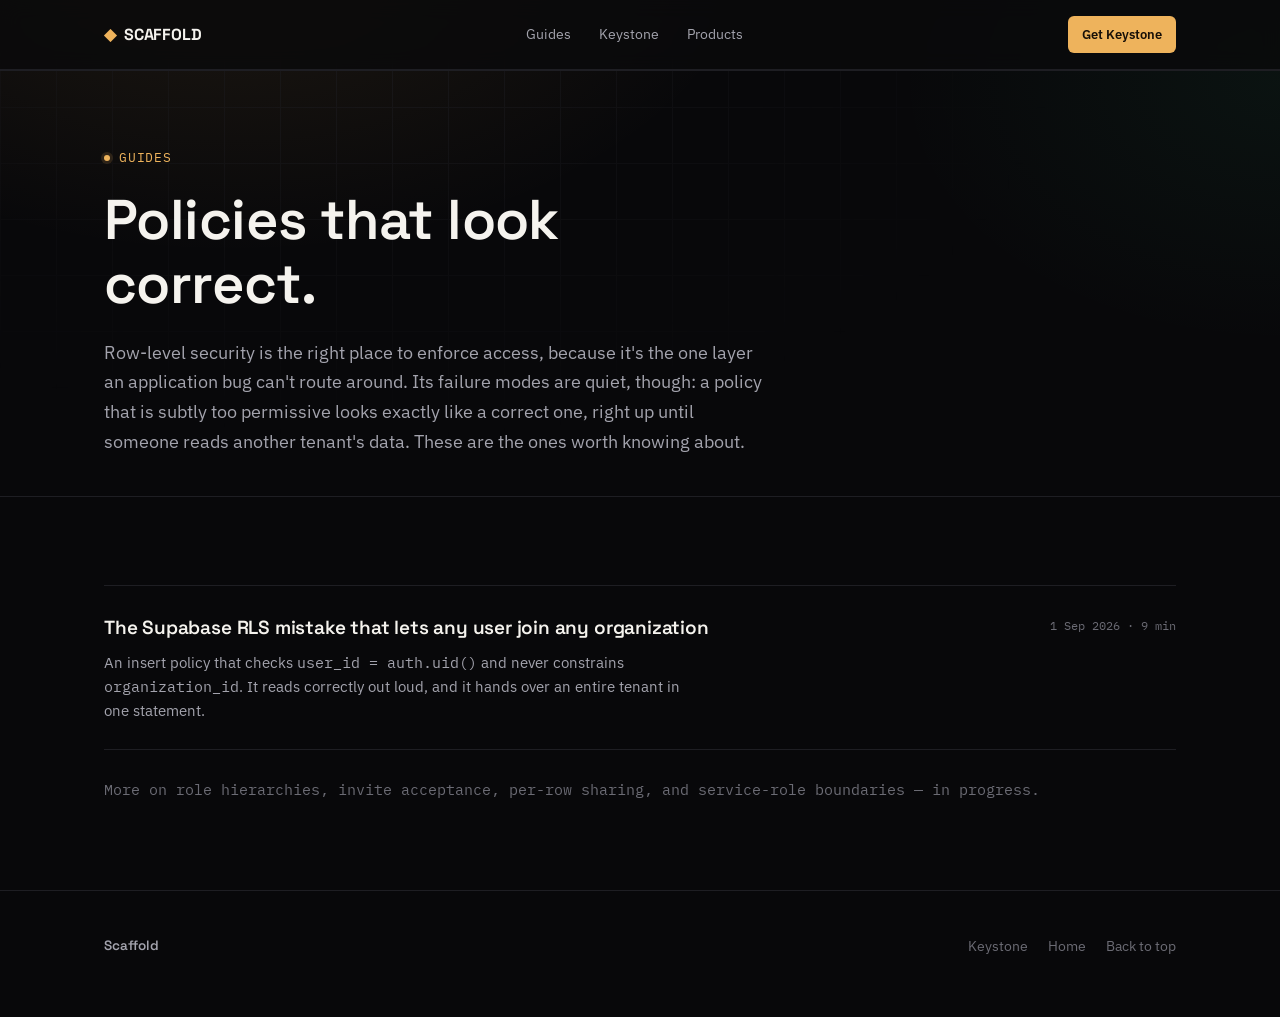
==== guides/index.html @ 4707ca30 "Add /guides/ section and the first article Publishes the RLS Cookbook's tenant-isolation pattern as " ====
<!DOCTYPE html>
<html lang="en">
<head>
<meta charset="UTF-8">
<meta name="viewport" content="width=device-width, initial-scale=1.0">
<title>Guides — Postgres row-level security, multi-tenancy, and Supabase</title>
<meta name="description" content="Practical guides on Postgres row-level security and multi-tenant Supabase apps: the policies that look correct and aren't, and how to prove yours actually hold.">
<link rel="canonical" href="https://keystone-landing-cyy.pages.dev/guides/">
<meta property="og:title" content="Guides — Postgres RLS and multi-tenant Supabase">
<meta property="og:description" content="The policies that look correct and aren't, and how to prove yours actually hold.">
<meta property="og:type" content="website">
<meta property="og:url" content="https://keystone-landing-cyy.pages.dev/guides/">
<meta property="og:site_name" content="Scaffold">
<meta property="og:locale" content="en_US">
<meta property="og:image" content="https://keystone-landing-cyy.pages.dev/assets/og-scaffold.jpg">
<meta property="og:image:width" content="1200">
<meta property="og:image:height" content="630">
<meta property="og:image:alt" content="Scaffold guides.">
<meta name="twitter:card" content="summary_large_image">
<meta name="twitter:title" content="Guides — Postgres RLS and multi-tenant Supabase">
<meta name="twitter:description" content="The policies that look correct and aren't, and how to prove yours actually hold.">
<meta name="twitter:image" content="https://keystone-landing-cyy.pages.dev/assets/og-scaffold.jpg">
<meta name="theme-color" content="#0a0a0c">
<link rel="icon" href="../favicon.ico" sizes="16x16 32x32 48x48">
<link rel="icon" href="../favicon.svg" type="image/svg+xml">
<link rel="apple-touch-icon" href="../apple-touch-icon.png">
<link rel="manifest" href="../site.webmanifest">
<link rel="preconnect" href="https://fonts.googleapis.com">
<link rel="preconnect" href="https://fonts.gstatic.com" crossorigin>
<link href="https://fonts.googleapis.com/css2?family=Space+Grotesk:wght@500;600;700&family=IBM+Plex+Sans:wght@400;500;600&family=IBM+Plex+Mono:wght@400;500;600&display=swap" rel="stylesheet">
<link rel="stylesheet" href="../assets/base.css">
<link rel="stylesheet" href="../assets/guides.css">
</head>
<body>

<header class="nav">
  <div class="nav-inner">
    <a class="nav-brand" href="../">
      <span class="mark">◆</span> SCAFFOLD
    </a>
    <div class="nav-links">
      <a href="./">Guides</a>
      <a href="../keystone/">Keystone</a>
      <a href="../#products">Products</a>
    </div>
    <div class="nav-right">
      <a class="btn btn-accent btn-sm" href="../keystone/">Get Keystone</a>
    </div>
  </div>
</header>

<section class="hero" id="top">
  <div class="wrap">
    <div class="hero-eyebrow">Guides</div>
    <h1 class="reveal">Policies that look correct.</h1>
    <p class="hero-sub reveal">
      Row-level security is the right place to enforce access, because it's the one layer an
      application bug can't route around. Its failure modes are quiet, though: a policy that
      is subtly too permissive looks exactly like a correct one, right up until someone reads
      another tenant's data. These are the ones worth knowing about.
    </p>
  </div>
</section>

<section>
  <div class="wrap">
    <div class="guide-list reveal-stagger">

      <a class="guide-row stagger-item" href="supabase-rls-tenant-isolation/">
        <div>
          <div class="guide-title">The Supabase RLS mistake that lets any user join any organization</div>
          <p class="guide-blurb">
            An insert policy that checks <code>user_id = auth.uid()</code> and never constrains
            <code>organization_id</code>. It reads correctly out loud, and it hands over an
            entire tenant in one statement.
          </p>
        </div>
        <div class="guide-meta">1 Sep 2026 · 9 min</div>
      </a>

    </div>

    <p style="color:var(--text-faint);font-size:14.5px;margin-top:28px;font-family:'IBM Plex Mono',monospace;">
      More on role hierarchies, invite acceptance, per-row sharing, and service-role
      boundaries — in progress.
    </p>
  </div>
</section>

<footer>
  <div class="wrap footer-inner">
    <div class="footer-brand">Scaffold</div>
    <div class="footer-links">
      <a href="../keystone/">Keystone</a>
      <a href="../">Home</a>
      <a href="#top">Back to top</a>
    </div>
  </div>
</footer>

<script src="../assets/site.js"></script>

<script type="application/ld+json">
{
  "@context": "https://schema.org",
  "@type": "CollectionPage",
  "name": "Scaffold Guides",
  "url": "https://keystone-landing-cyy.pages.dev/guides/",
  "description": "Practical guides on Postgres row-level security and multi-tenant Supabase apps.",
  "isPartOf": { "@type": "WebSite", "name": "Scaffold", "url": "https://keystone-landing-cyy.pages.dev/" }
}
</script>

</body>
</html>
---- assets/base.css ----
/* ============================================
   Scaffold — shared base styles
   Used by every product page and the home page.
   ============================================ */

:root{
  --bg:#08080a;
  --bg-raised:#161619;
  --bg-inset:#111113;
  --border:#2e2e35;
  --border-soft:#1e1e23;
  --text:#f5f3ee;
  --text-dim:#a3a3ad;
  --text-faint:#6b6b74;
  --accent:#eeb35c;
  --accent-soft:rgba(238,179,92,0.14);
  --accent-line:rgba(238,179,92,0.45);
  --success:#3ddc97;
  --success-soft:rgba(61,220,151,0.14);
  --success-line:rgba(61,220,151,0.5);
  --deny:#f6495a;
  --deny-soft:rgba(246,73,90,0.14);
  --deny-line:rgba(246,73,90,0.5);
  --maxw:1120px;
}

*{ box-sizing:border-box; }
html{ scroll-behavior:smooth; }

body{
  margin:0;
  background:
    radial-gradient(ellipse 900px 560px at 18% -8%, rgba(238,179,92,0.10), transparent 60%),
    radial-gradient(ellipse 700px 480px at 100% 8%, rgba(61,220,151,0.05), transparent 55%),
    var(--bg);
  color:var(--text);
  font-family:'IBM Plex Sans', -apple-system, sans-serif;
  font-size:16px;
  line-height:1.65;
  -webkit-font-smoothing:antialiased;
}

h1,h2,h3{
  font-family:'Space Grotesk', sans-serif;
  font-weight:600;
  line-height:1.14;
  margin:0;
  letter-spacing:-0.01em;
  color:var(--text);
}

a{ color:inherit; }
p{ margin:0; }

code, .mono{ font-family:'IBM Plex Mono', monospace; }

.wrap{
  max-width:var(--maxw);
  margin:0 auto;
  padding:0 24px;
}

::selection{ background:var(--accent-soft); color:var(--accent); }

/* ---------- reveal-on-scroll ---------- */
.reveal{
  opacity:0;
  transform:translateY(18px);
  transition:opacity 0.7s cubic-bezier(.2,.7,.2,1), transform 0.7s cubic-bezier(.2,.7,.2,1);
}
.reveal.in-view{ opacity:1; transform:translateY(0); }
.reveal-stagger.in-view .stagger-item{ opacity:1; transform:translateY(0); }
.stagger-item{
  opacity:0;
  transform:translateY(14px);
  transition:opacity 0.6s cubic-bezier(.2,.7,.2,1), transform 0.6s cubic-bezier(.2,.7,.2,1);
}
@media (prefers-reduced-motion: reduce){
  .reveal, .stagger-item{ opacity:1 !important; transform:none !important; transition:none !important; }
}

/* ---------- nav ---------- */
header.nav{
  position:sticky; top:0; z-index:30;
  background:rgba(10,10,12,0.82);
  backdrop-filter: blur(10px);
  -webkit-backdrop-filter: blur(10px);
  border-bottom:1px solid var(--border-soft);
}
.nav-inner{
  display:flex; align-items:center; justify-content:space-between;
  padding:16px 24px;
  max-width:var(--maxw); margin:0 auto;
}
.nav-brand{
  display:flex; align-items:baseline; gap:8px;
  font-family:'Space Grotesk', sans-serif;
  font-weight:700;
  font-size:16px;
  letter-spacing:-0.01em;
  text-decoration:none;
}
.nav-brand .mark{ color:var(--accent); }
.nav-brand .sep{ color:var(--text-faint); font-weight:400; }
.nav-brand .sub{ color:var(--text-dim); font-weight:400; }
a.nav-brand-sub{ text-decoration:none; transition:color 0.15s ease; }
a.nav-brand-sub:hover{ color:var(--text); }
.nav-links{
  display:flex; gap:28px;
  font-size:14px;
  color:var(--text-dim);
}
.nav-links a{ text-decoration:none; transition:color 0.15s ease; }
.nav-links a:hover{ color:var(--text); }
.nav-right{ display:flex; align-items:center; gap:24px; }

.btn{
  font-family:'IBM Plex Sans', sans-serif;
  font-weight:600;
  font-size:14px;
  padding:10px 18px;
  border-radius:6px;
  text-decoration:none;
  display:inline-block;
  transition:transform 0.15s ease, background 0.15s ease, border-color 0.15s ease;
  white-space:nowrap;
}
.btn-accent{
  background:var(--accent);
  color:#171008;
}
.btn-accent:hover{ background:#eab26a; transform:translateY(-1px); }
.btn-ghost{
  border:1px solid var(--border);
  color:var(--text);
}
.btn-ghost:hover{ border-color:var(--text-dim); }
.btn-sm{ padding:8px 14px; font-size:13px; }

@media (max-width:860px){
  .nav-links{ display:none; }
}

/* ---------- hero ---------- */
.hero{
  padding:76px 0 40px;
  position:relative;
}
.hero::before{
  content:"";
  position:absolute;
  inset:-20px 0 auto 0;
  height:520px;
  background-image:
    linear-gradient(var(--border-soft) 1px, transparent 1px),
    linear-gradient(90deg, var(--border-soft) 1px, transparent 1px);
  background-size:56px 56px;
  mask-image:radial-gradient(ellipse 70% 100% at 30% 0%, black 0%, transparent 75%);
  -webkit-mask-image:radial-gradient(ellipse 70% 100% at 30% 0%, black 0%, transparent 75%);
  opacity:0.55;
  pointer-events:none;
  z-index:0;
}
.hero > .wrap{ position:relative; z-index:1; }
.hero-eyebrow{
  font-family:'IBM Plex Mono', monospace;
  font-size:12.5px;
  letter-spacing:0.06em;
  text-transform:uppercase;
  color:var(--accent);
  margin-bottom:20px;
  display:flex; align-items:center; gap:9px;
}
.hero-eyebrow::before{
  content:"";
  width:6px; height:6px; border-radius:50%;
  background:var(--accent);
  box-shadow:0 0 0 3px var(--accent-soft);
}
.hero h1{
  font-size:clamp(34px, 5.4vw, 56px);
  max-width:15ch;
}
.hero-sub{
  margin-top:22px;
  max-width:60ch;
  color:var(--text-dim);
  font-size:clamp(15.5px, 1.6vw, 18px);
}
.hero-ctas{
  margin-top:32px;
  display:flex;
  gap:14px;
  flex-wrap:wrap;
  align-items:center;
}
.hero-note{
  margin-top:16px;
  font-size:13px;
  color:var(--text-faint);
  font-family:'IBM Plex Mono', monospace;
}

/* ---------- sections ---------- */
section{ padding:88px 0; border-top:1px solid var(--border-soft); }
.section-head{
  display:grid;
  grid-template-columns: 0.8fr 1.2fr;
  gap:48px;
  margin-bottom:48px;
  align-items:start;
}
.section-eyebrow{
  font-family:'IBM Plex Mono', monospace;
  font-size:12px;
  text-transform:uppercase;
  letter-spacing:0.07em;
  color:var(--accent);
  margin-bottom:10px;
}
.section-head h2{ font-size:clamp(24px,3vw,32px); }
.section-head p{ color:var(--text-dim); max-width:56ch; font-size:15.5px; }
@media (max-width:760px){
  .section-head{ grid-template-columns:1fr; gap:14px; }
}

/* ---------- footer ---------- */
footer{
  padding:44px 0 60px;
  border-top:1px solid var(--border-soft);
}
.footer-inner{
  display:flex; justify-content:space-between; align-items:center;
  flex-wrap:wrap; gap:16px;
  color:var(--text-faint); font-size:13.5px;
}
.footer-brand{ font-family:'Space Grotesk', sans-serif; font-weight:600; color:var(--text-dim); }
.footer-links{ display:flex; gap:20px; }
.footer-links a{ text-decoration:none; color:var(--text-faint); transition:color 0.15s ease; }
.footer-links a:hover{ color:var(--text-dim); }

:focus-visible{ outline:2px solid var(--accent); outline-offset:2px; }
---- assets/guides.css ----
/* ============================================
   Guides — index listing and long-form articles
   Requires base.css
   ============================================ */

/* ---------- index listing ---------- */
.guide-list{
  border-top:1px solid var(--border-soft);
}
.guide-row{
  display:grid;
  grid-template-columns: 1fr auto;
  gap:24px;
  align-items:start;
  padding:26px 0;
  border-bottom:1px solid var(--border-soft);
  text-decoration:none;
  transition:border-color 0.18s ease;
}
a.guide-row:hover{ border-bottom-color:var(--accent-line); }
a.guide-row:hover .guide-title{ color:var(--accent); }
.guide-title{
  font-family:'Space Grotesk', sans-serif;
  font-weight:600;
  font-size:19px;
  letter-spacing:-0.01em;
  transition:color 0.18s ease;
}
.guide-blurb{
  color:var(--text-dim);
  font-size:15px;
  margin-top:7px;
  max-width:64ch;
  line-height:1.6;
}
.guide-meta{
  font-family:'IBM Plex Mono', monospace;
  font-size:11.5px;
  color:var(--text-faint);
  white-space:nowrap;
  padding-top:5px;
}
@media (max-width:640px){
  .guide-row{ grid-template-columns:1fr; gap:8px; }
  .guide-meta{ padding-top:0; }
}

/* ---------- article ---------- */
/* Only the vertical padding — the shorthand would clobber .wrap's horizontal
   padding, which is what keeps body text off the screen edge on mobile. */
.article{
  padding-top:64px;
  padding-bottom:88px;
  border-top:none;
}
.article-head{
  max-width:72ch;
  margin-bottom:44px;
}
.article-eyebrow{
  font-family:'IBM Plex Mono', monospace;
  font-size:12px;
  text-transform:uppercase;
  letter-spacing:0.07em;
  color:var(--accent);
  margin-bottom:14px;
}
.article-head h1{
  font-size:clamp(29px, 4.2vw, 44px);
  line-height:1.15;
}
.article-standfirst{
  margin-top:20px;
  color:var(--text-dim);
  font-size:clamp(16px, 1.6vw, 18.5px);
  line-height:1.6;
}
.article-byline{
  margin-top:22px;
  padding-top:18px;
  border-top:1px solid var(--border-soft);
  font-family:'IBM Plex Mono', monospace;
  font-size:12px;
  color:var(--text-faint);
}

/* Long-form body. Measure is the point — ~68ch keeps lines readable. */
.prose{ max-width:72ch; }
.prose h2{
  font-size:clamp(21px, 2.4vw, 26px);
  margin:52px 0 16px;
  scroll-margin-top:90px;
}
.prose h3{
  font-family:'Space Grotesk', sans-serif;
  font-weight:600;
  font-size:18px;
  margin:36px 0 12px;
}
.prose p{
  color:var(--text-dim);
  font-size:16.5px;
  line-height:1.75;
  margin:0 0 20px;
}
.prose strong{ color:var(--text); font-weight:600; }
.prose em{ color:var(--text); font-style:italic; }
.prose a{ color:var(--accent); text-decoration:underline; text-underline-offset:3px; }
.prose a:hover{ text-decoration-thickness:2px; }
.prose ul, .prose ol{
  color:var(--text-dim);
  font-size:16.5px;
  line-height:1.75;
  margin:0 0 20px;
  padding-left:22px;
}
.prose li{ margin-bottom:9px; }
.prose li::marker{ color:var(--text-faint); }
.prose code{
  font-family:'IBM Plex Mono', monospace;
  font-size:0.88em;
  background:var(--bg-inset);
  border:1px solid var(--border-soft);
  border-radius:4px;
  padding:1px 5px;
  color:var(--text);
}
.prose pre code{
  background:none; border:none; padding:0; font-size:inherit;
}

/* Pull-quote for the one-line lesson of a section */
.prose blockquote{
  margin:28px 0;
  padding:16px 22px;
  border-left:2px solid var(--accent);
  background:var(--bg-inset);
  border-radius:0 6px 6px 0;
}
.prose blockquote p{
  margin:0;
  color:var(--text);
  font-size:17px;
}

/* Callout for the dangerous bit */
.warn{
  margin:28px 0;
  padding:18px 22px;
  border:1px solid var(--deny-line);
  border-left-width:2px;
  background:var(--deny-soft);
  border-radius:0 6px 6px 0;
}
.warn p{ margin:0; color:var(--text); font-size:16px; }
.warn .warn-label{
  display:block;
  font-family:'IBM Plex Mono', monospace;
  font-size:11px;
  text-transform:uppercase;
  letter-spacing:0.06em;
  color:var(--deny);
  margin-bottom:7px;
}

/* Code blocks reuse the editor chrome from the Keystone page */
.snippet{
  margin:26px 0;
  border:1px solid var(--border);
  border-radius:10px;
  overflow:hidden;
  background:var(--bg-inset);
}
.snippet-bar{
  display:flex; align-items:center; gap:8px;
  padding:9px 14px;
  background:var(--bg-raised);
  border-bottom:1px solid var(--border-soft);
}
.snippet-bar .dot{ width:8px; height:8px; border-radius:50%; background:var(--border); }
.snippet-bar .filename{
  margin-left:8px;
  font-family:'IBM Plex Mono', monospace;
  font-size:11.5px;
  color:var(--text-faint);
}
.snippet-bar .tag{
  margin-left:auto;
  font-family:'IBM Plex Mono', monospace;
  font-size:10.5px;
  letter-spacing:0.05em;
  padding:2px 7px;
  border-radius:3px;
}
.snippet-bar .tag.bad{ background:var(--deny-soft); color:var(--deny); }
.snippet-bar .tag.good{ background:var(--accent-soft); color:var(--accent); }
.snippet pre{
  margin:0;
  padding:16px 18px;
  overflow-x:auto;
  font-family:'IBM Plex Mono', monospace;
  font-size:13px;
  line-height:1.7;
  color:var(--text-dim);
}
.snippet pre .kw{ color:var(--accent); }
.snippet pre .fn{ color:#7fc9d9; }
.snippet pre .str{ color:#9bcf8f; }
.snippet pre .cm{ color:var(--text-faint); font-style:italic; }
.snippet pre .bad-line{ color:var(--deny); }

/* Comparison table */
.prose table{
  width:100%;
  border-collapse:collapse;
  margin:26px 0;
  font-size:15px;
}
.prose th, .prose td{
  text-align:left;
  padding:11px 14px;
  border-bottom:1px solid var(--border-soft);
  color:var(--text-dim);
  vertical-align:top;
}
.prose th{
  color:var(--text);
  font-family:'Space Grotesk', sans-serif;
  font-weight:600;
  font-size:14px;
  border-bottom-color:var(--border);
}
.table-scroll{ overflow-x:auto; }

/* ---------- end-of-article product card ---------- */
.article-cta{
  margin-top:64px;
  max-width:72ch;
  border:1px solid var(--border);
  border-radius:12px;
  background:linear-gradient(160deg, var(--bg-raised), var(--bg-inset));
  padding:30px;
}
.article-cta .cta-eyebrow{
  font-family:'IBM Plex Mono', monospace;
  font-size:11px;
  text-transform:uppercase;
  letter-spacing:0.06em;
  color:var(--accent);
  margin-bottom:10px;
}
.article-cta h2{
  font-size:21px;
  margin:0 0 10px;
}
.article-cta p{
  color:var(--text-dim);
  font-size:15px;
  line-height:1.65;
  margin:0 0 20px;
}
.article-cta .btn{ margin-right:10px; }

.article-nav{
  max-width:72ch;
  margin-top:40px;
  padding-top:22px;
  border-top:1px solid var(--border-soft);
  font-size:14.5px;
}
.article-nav a{ color:var(--accent); text-decoration:none; }
.article-nav a:hover{ text-decoration:underline; }
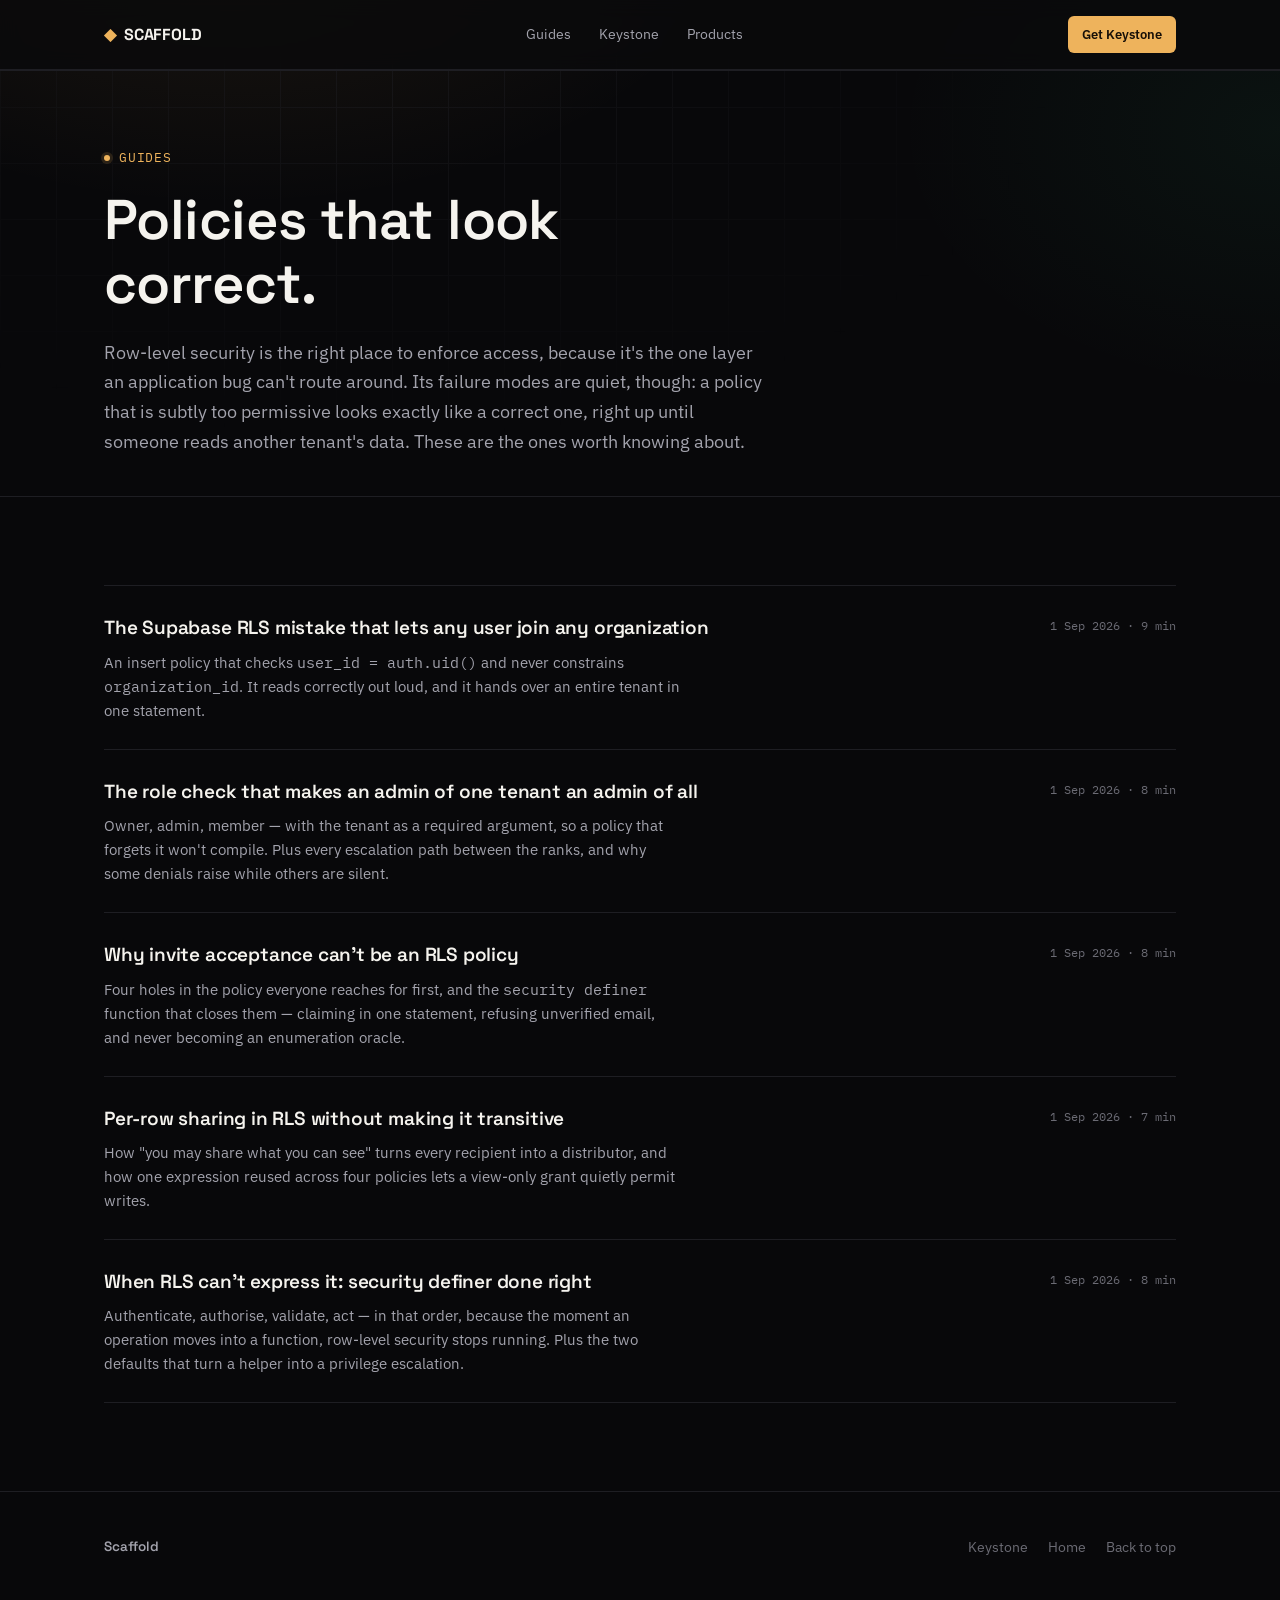
==== commit 1dcf45bc: "Publish the remaining four RLS guides Completes the guides section: role hierarchies, invite accepta" ====
--- a/guides/index.html
+++ b/guides/index.html
@@ -78,12 +78,55 @@
         <div class="guide-meta">1 Sep 2026 · 9 min</div>
       </a>
 
+      <a class="guide-row stagger-item" href="supabase-rls-role-hierarchies/">
+        <div>
+          <div class="guide-title">The role check that makes an admin of one tenant an admin of all</div>
+          <p class="guide-blurb">
+            Owner, admin, member — with the tenant as a required argument, so a policy that
+            forgets it won't compile. Plus every escalation path between the ranks, and why
+            some denials raise while others are silent.
+          </p>
+        </div>
+        <div class="guide-meta">1 Sep 2026 · 8 min</div>
+      </a>
+
+      <a class="guide-row stagger-item" href="supabase-invite-acceptance/">
+        <div>
+          <div class="guide-title">Why invite acceptance can't be an RLS policy</div>
+          <p class="guide-blurb">
+            Four holes in the policy everyone reaches for first, and the
+            <code>security definer</code> function that closes them — claiming in one
+            statement, refusing unverified email, and never becoming an enumeration oracle.
+          </p>
+        </div>
+        <div class="guide-meta">1 Sep 2026 · 8 min</div>
+      </a>
+
+      <a class="guide-row stagger-item" href="postgres-rls-per-row-sharing/">
+        <div>
+          <div class="guide-title">Per-row sharing in RLS without making it transitive</div>
+          <p class="guide-blurb">
+            How "you may share what you can see" turns every recipient into a distributor,
+            and how one expression reused across four policies lets a view-only grant quietly
+            permit writes.
+          </p>
+        </div>
+        <div class="guide-meta">1 Sep 2026 · 7 min</div>
+      </a>
+
+      <a class="guide-row stagger-item" href="postgres-security-definer-boundaries/">
+        <div>
+          <div class="guide-title">When RLS can't express it: security definer done right</div>
+          <p class="guide-blurb">
+            Authenticate, authorise, validate, act — in that order, because the moment an
+            operation moves into a function, row-level security stops running. Plus the two
+            defaults that turn a helper into a privilege escalation.
+          </p>
+        </div>
+        <div class="guide-meta">1 Sep 2026 · 8 min</div>
+      </a>
+
     </div>
-
-    <p style="color:var(--text-faint);font-size:14.5px;margin-top:28px;font-family:'IBM Plex Mono',monospace;">
-      More on role hierarchies, invite acceptance, per-row sharing, and service-role
-      boundaries — in progress.
-    </p>
   </div>
 </section>
 
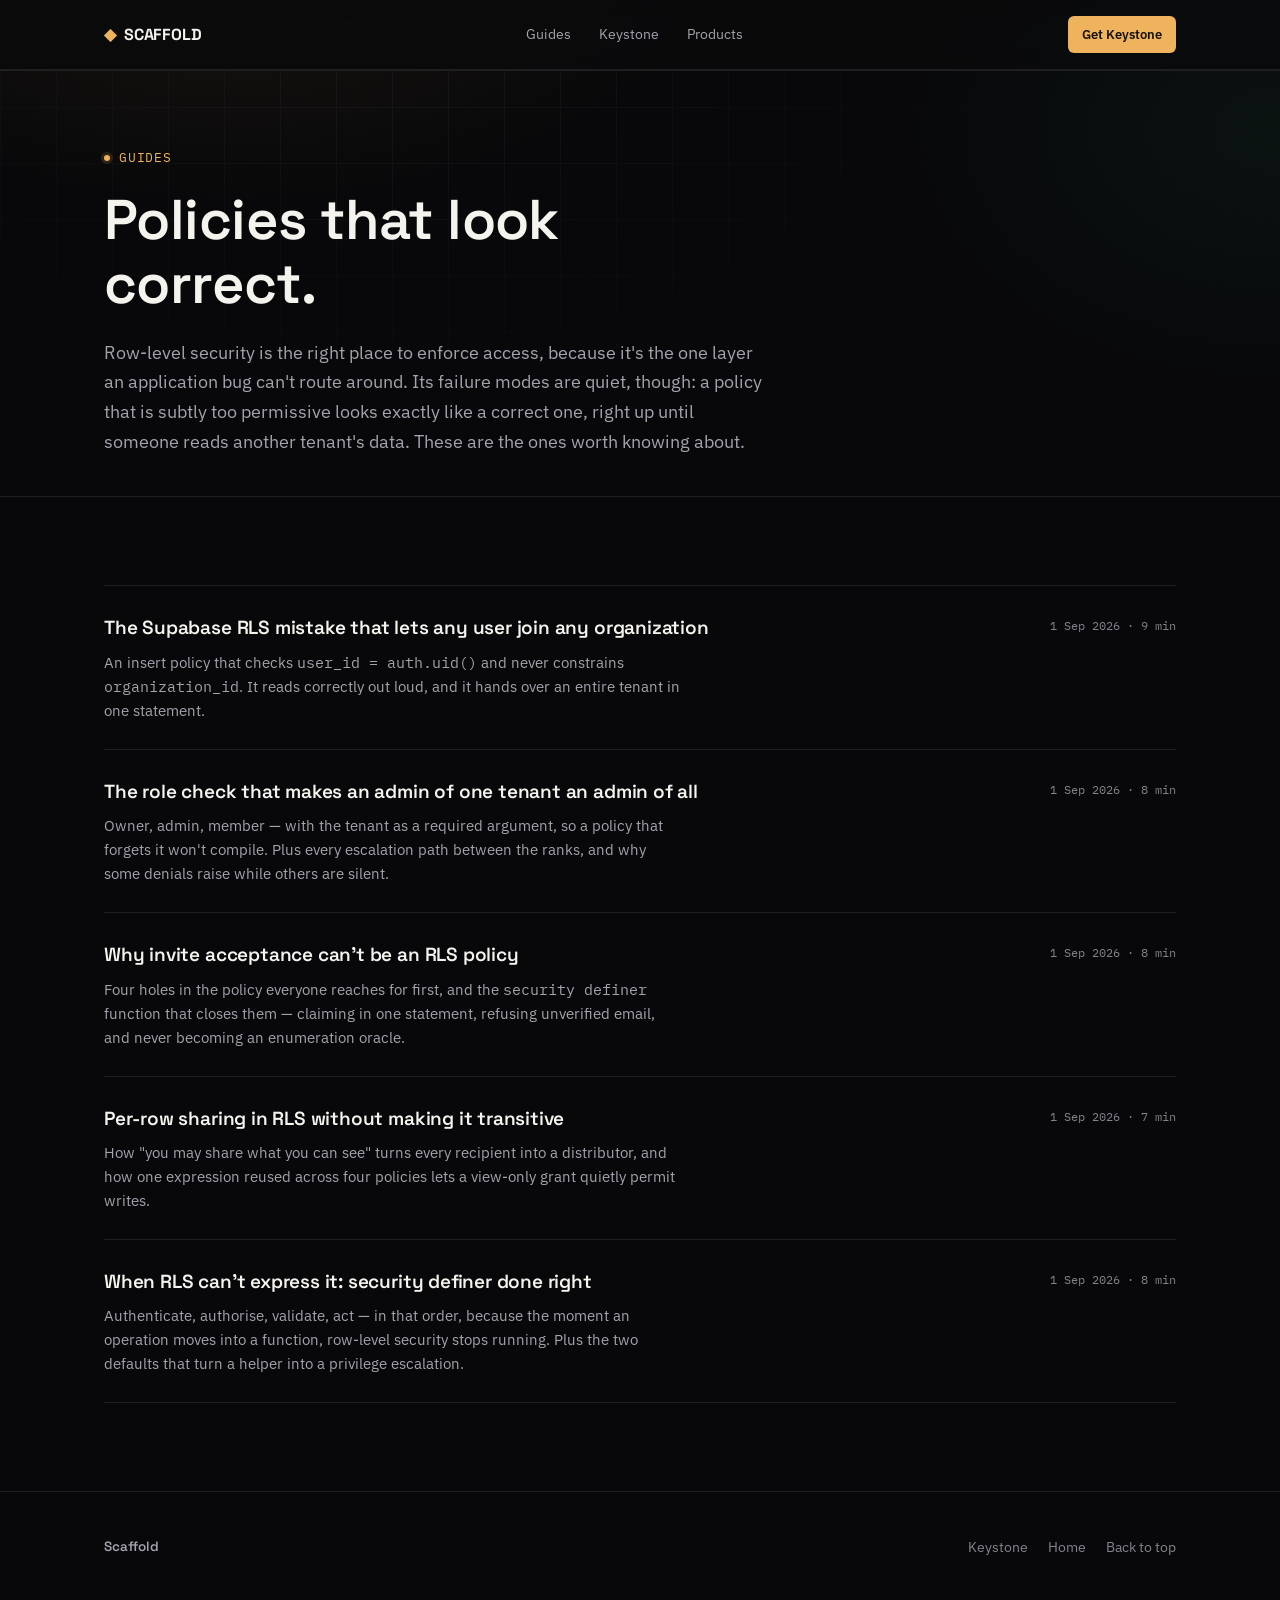
==== commit 26fc4632: "Fix accessibility issues from the Web Interface Guidelines audit Contrast: --text-faint was #6b6b74," ====
--- a/guides/index.html
+++ b/guides/index.html
@@ -32,6 +32,7 @@
 <link rel="stylesheet" href="../assets/guides.css">
 </head>
 <body>
+<a class="skip-link" href="#main">Skip to content</a>
 
 <header class="nav">
   <div class="nav-inner">
@@ -48,6 +49,8 @@
     </div>
   </div>
 </header>
+
+<main id="main">
 
 <section class="hero" id="top">
   <div class="wrap">
@@ -130,6 +133,8 @@
   </div>
 </section>
 
+</main>
+
 <footer>
   <div class="wrap footer-inner">
     <div class="footer-brand">Scaffold</div>
--- a/assets/base.css
+++ b/assets/base.css
@@ -11,7 +11,11 @@
   --border-soft:#1e1e23;
   --text:#f5f3ee;
   --text-dim:#a3a3ad;
-  --text-faint:#6b6b74;
+  /* Lightened from #6b6b74, which sat at 3.79:1 on --bg and 3.42:1 on
+     --bg-raised — below the WCAG AA 4.5:1 floor for body-size text. This
+     clears it on both (5.33:1 and 4.81:1) and stays a clear step below
+     --text-dim, so the three-tier hierarchy is unchanged. */
+  --text-faint:#83838c;
   --accent:#eeb35c;
   --accent-soft:rgba(238,179,92,0.14);
   --accent-line:rgba(238,179,92,0.45);
@@ -77,6 +81,26 @@
 }
 @media (prefers-reduced-motion: reduce){
   .reveal, .stagger-item{ opacity:1 !important; transform:none !important; transition:none !important; }
+}
+
+/* ---------- skip link ---------- */
+/* Off-screen until focused, then pinned above the sticky nav (z-index 30). */
+.skip-link{
+  position:absolute;
+  left:-9999px;
+  top:0;
+  z-index:100;
+  background:var(--accent);
+  color:#171008;
+  font-family:'IBM Plex Sans', sans-serif;
+  font-weight:600;
+  font-size:14px;
+  padding:12px 20px;
+  border-radius:0 0 6px 0;
+  text-decoration:none;
+}
+.skip-link:focus{
+  left:0;
 }
 
 /* ---------- nav ---------- */
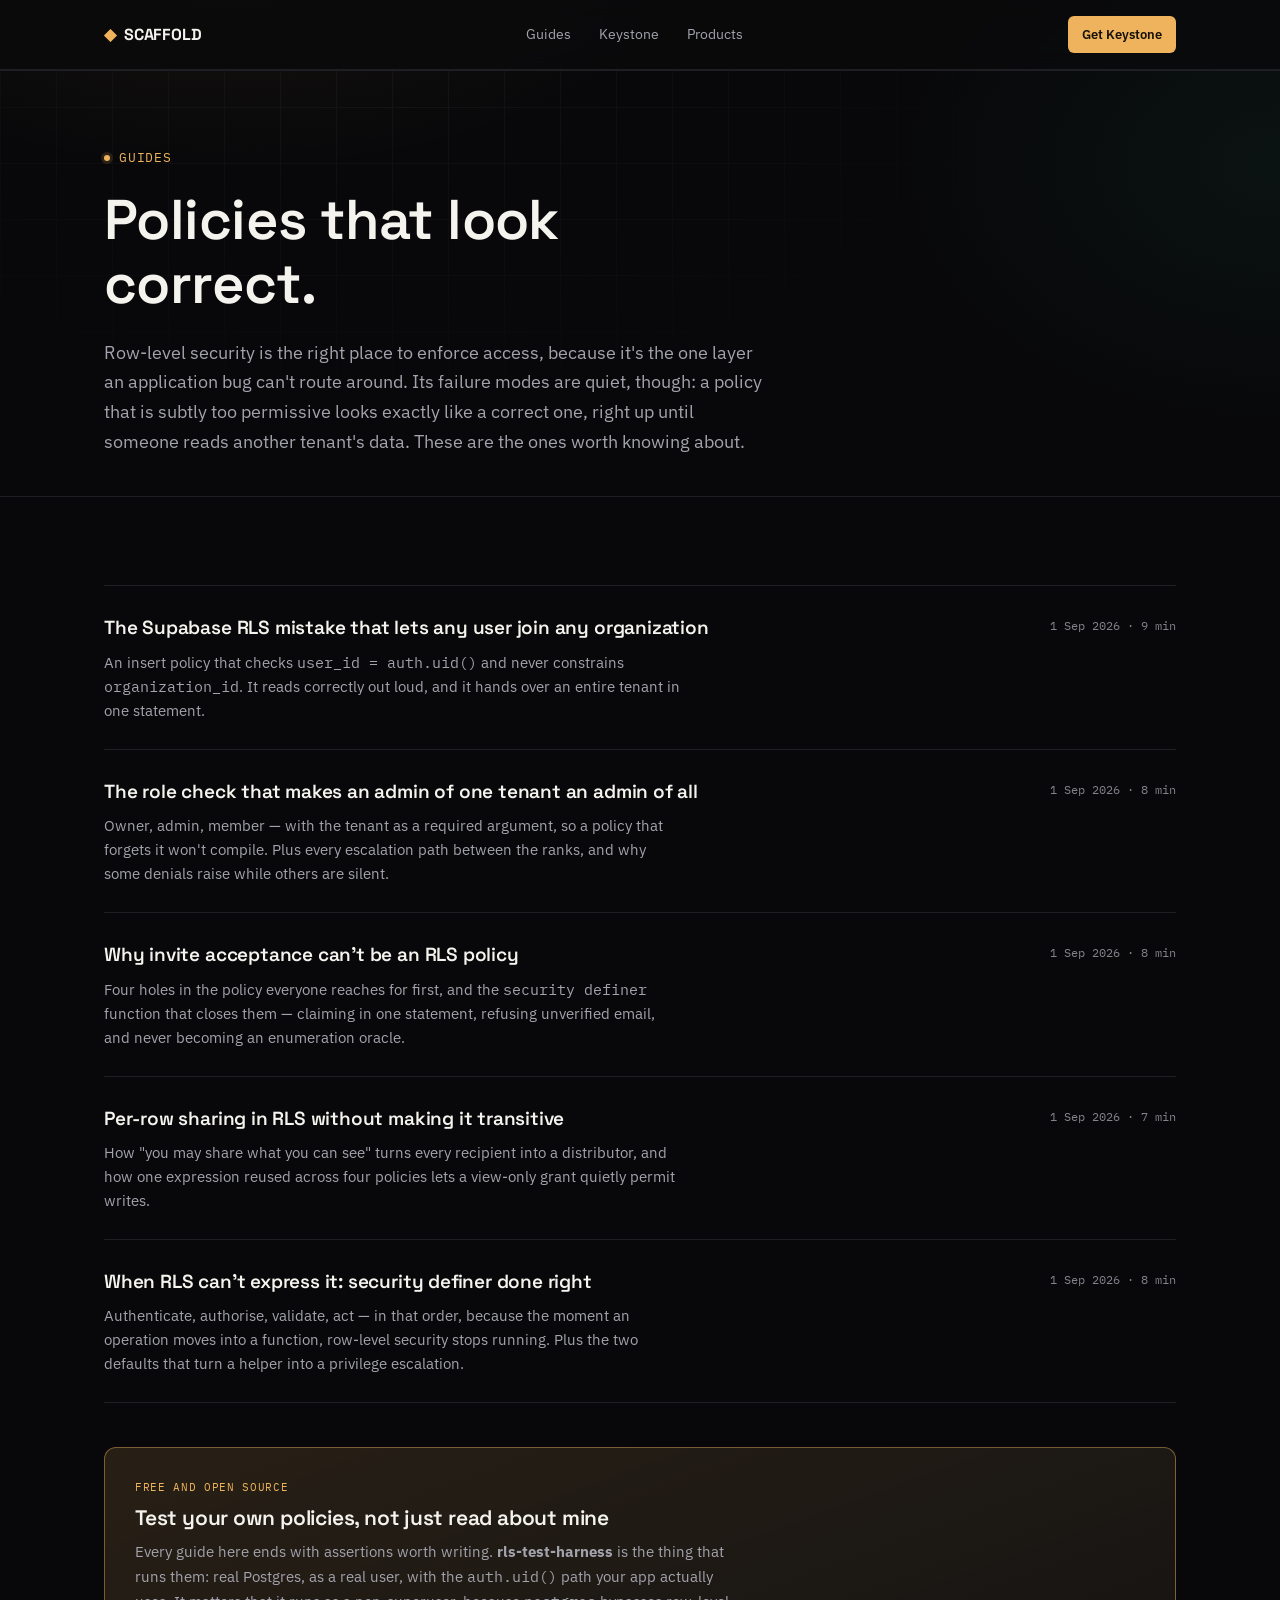
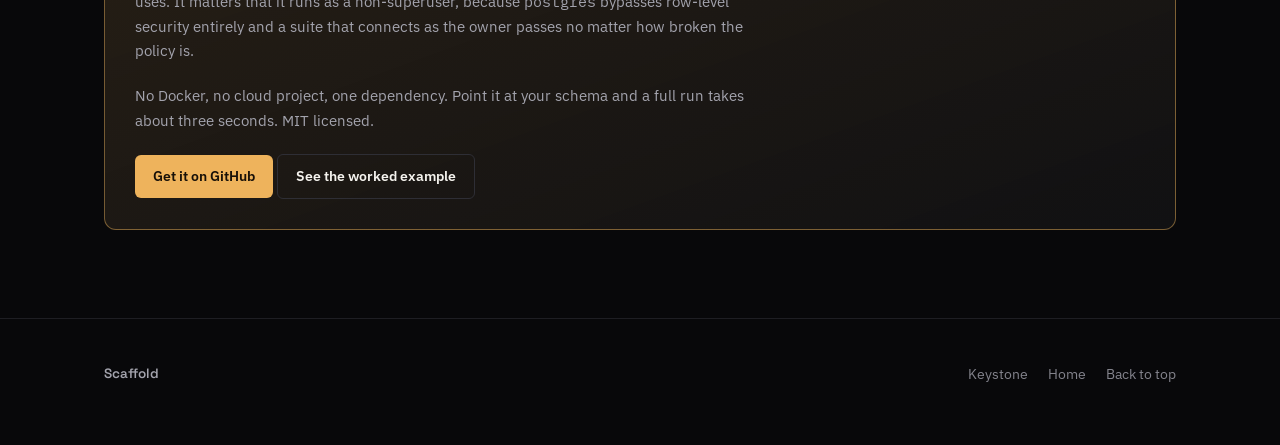
==== commit 94b8b9ae: "Link the free test harness from every guide The rls-test-harness repo was published with nothing poi" ====
--- a/guides/index.html
+++ b/guides/index.html
@@ -130,6 +130,24 @@
       </a>
 
     </div>
+
+    <div class="tool-cta reveal">
+      <div class="cta-eyebrow">Free and open source</div>
+      <h2>Test your own policies, not just read about mine</h2>
+      <p>
+        Every guide here ends with assertions worth writing. <strong>rls-test-harness</strong>
+        is the thing that runs them: real Postgres, as a real user, with the
+        <code>auth.uid()</code> path your app actually uses. It matters that it runs as a
+        non-superuser, because <code>postgres</code> bypasses row-level security entirely and
+        a suite that connects as the owner passes no matter how broken the policy is.
+      </p>
+      <p>
+        No Docker, no cloud project, one dependency. Point it at your schema and a full run
+        takes about three seconds. MIT licensed.
+      </p>
+      <a class="btn btn-accent" href="https://github.com/Ashtonyz/rls-test-harness">Get it on GitHub</a>
+      <a class="btn btn-ghost" href="supabase-rls-tenant-isolation/">See the worked example</a>
+    </div>
   </div>
 </section>
 
--- a/assets/guides.css
+++ b/assets/guides.css
@@ -163,6 +163,30 @@
   margin-bottom:7px;
 }
 
+/* Affirmative sibling of .warn, for pointing at the test harness. Deliberately
+   not .warn: that one is red, and a red box reads as "you have a problem here"
+   rather than "here is the tool". */
+.toolbox{
+  margin:28px 0;
+  padding:18px 22px;
+  border:1px solid var(--accent-line);
+  border-left-width:2px;
+  background:var(--accent-soft);
+  border-radius:0 6px 6px 0;
+}
+.toolbox p{ margin:0; color:var(--text); font-size:16px; }
+.toolbox p + p{ margin-top:10px; }
+.toolbox .toolbox-label{
+  display:block;
+  font-family:'IBM Plex Mono', monospace;
+  font-size:11px;
+  text-transform:uppercase;
+  letter-spacing:0.06em;
+  color:var(--accent);
+  margin-bottom:7px;
+}
+.toolbox a{ color:var(--accent); }
+
 /* Code blocks reuse the editor chrome from the Keystone page */
 .snippet{
   margin:26px 0;
@@ -261,6 +285,32 @@
 }
 .article-cta .btn{ margin-right:10px; }
 
+/* The harness callout on the guides index. Full wrap width rather than the
+   72ch of .article-cta, so it lines up with the guide list above it. */
+.tool-cta{
+  margin-top:44px;
+  border:1px solid var(--accent-line);
+  border-radius:12px;
+  background:linear-gradient(160deg, var(--accent-soft), var(--bg-inset));
+  padding:30px;
+}
+.tool-cta .cta-eyebrow{
+  font-family:'IBM Plex Mono', monospace;
+  font-size:11px;
+  text-transform:uppercase;
+  letter-spacing:0.06em;
+  color:var(--accent);
+  margin-bottom:10px;
+}
+.tool-cta h2{ font-size:21px; margin:0 0 10px; }
+.tool-cta p{
+  color:var(--text-dim);
+  font-size:15px;
+  line-height:1.65;
+  margin:0 0 20px;
+  max-width:68ch;
+}
+
 .article-nav{
   max-width:72ch;
   margin-top:40px;
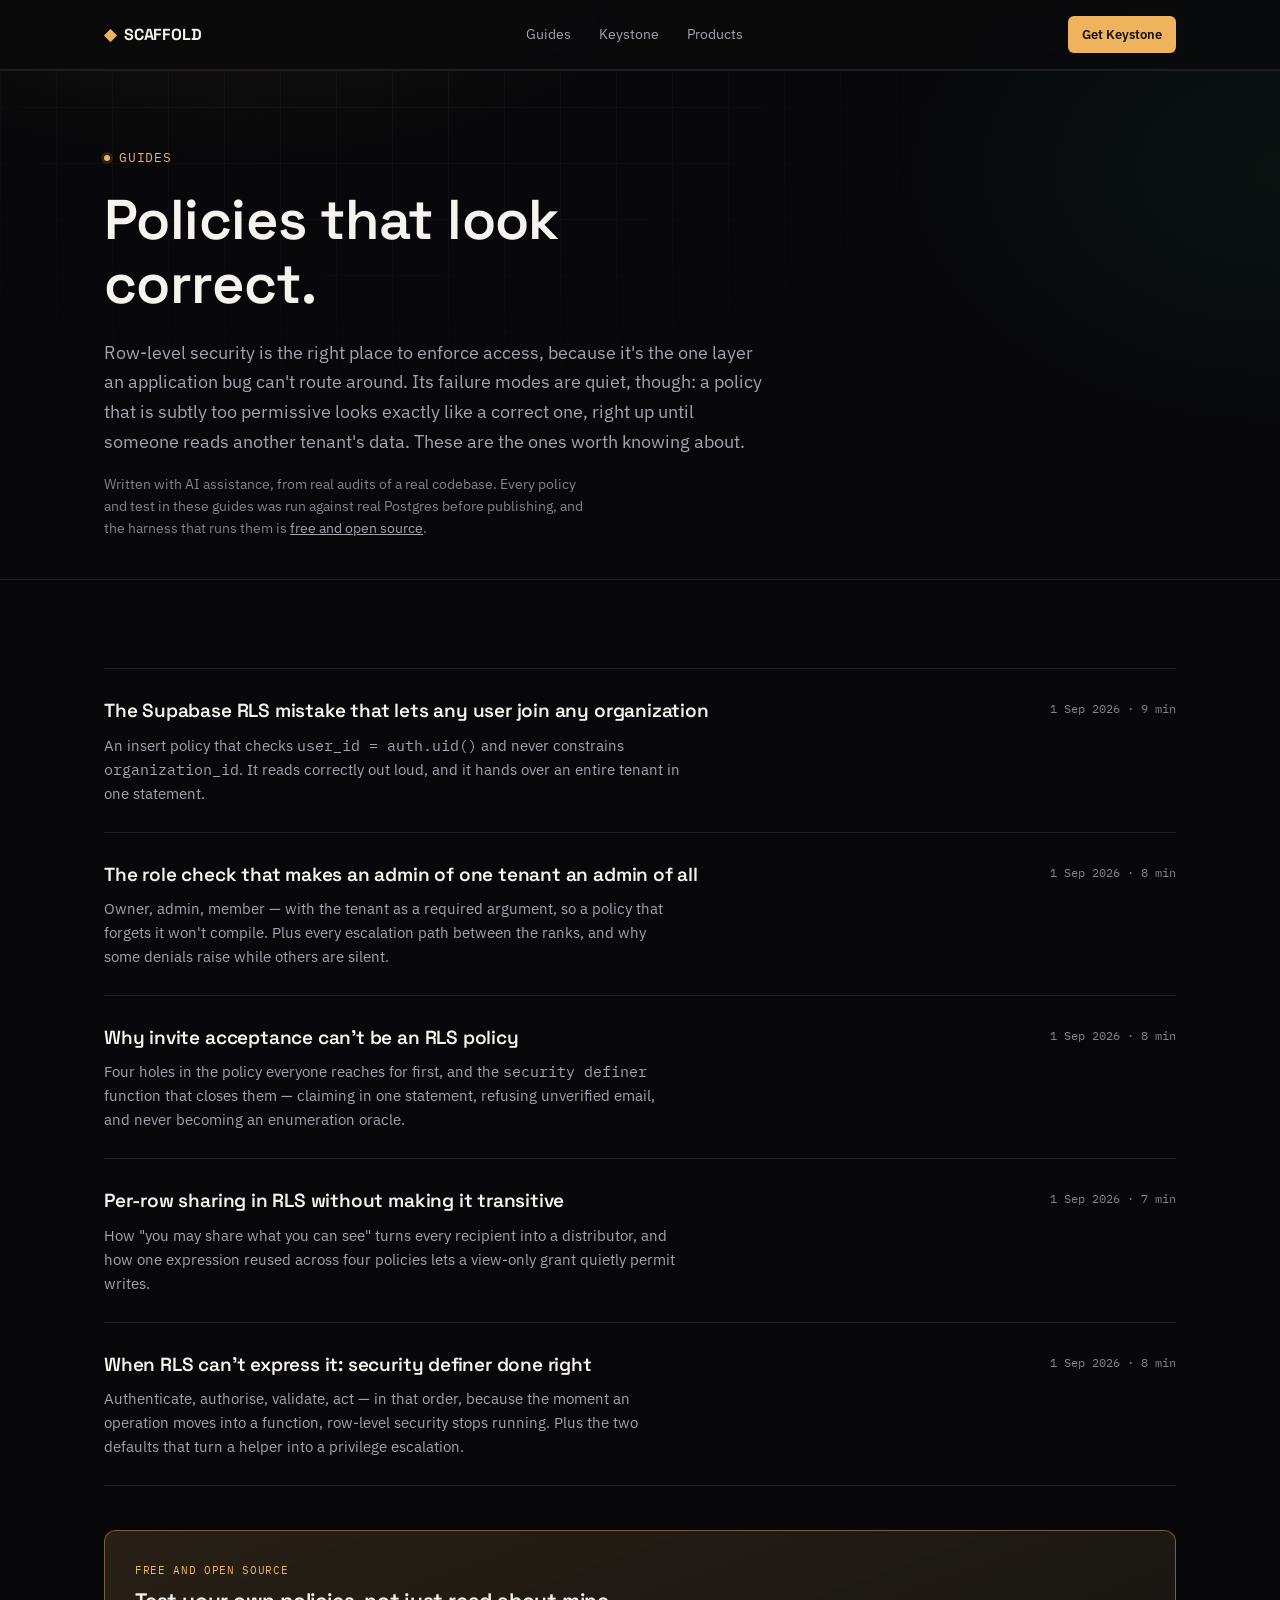
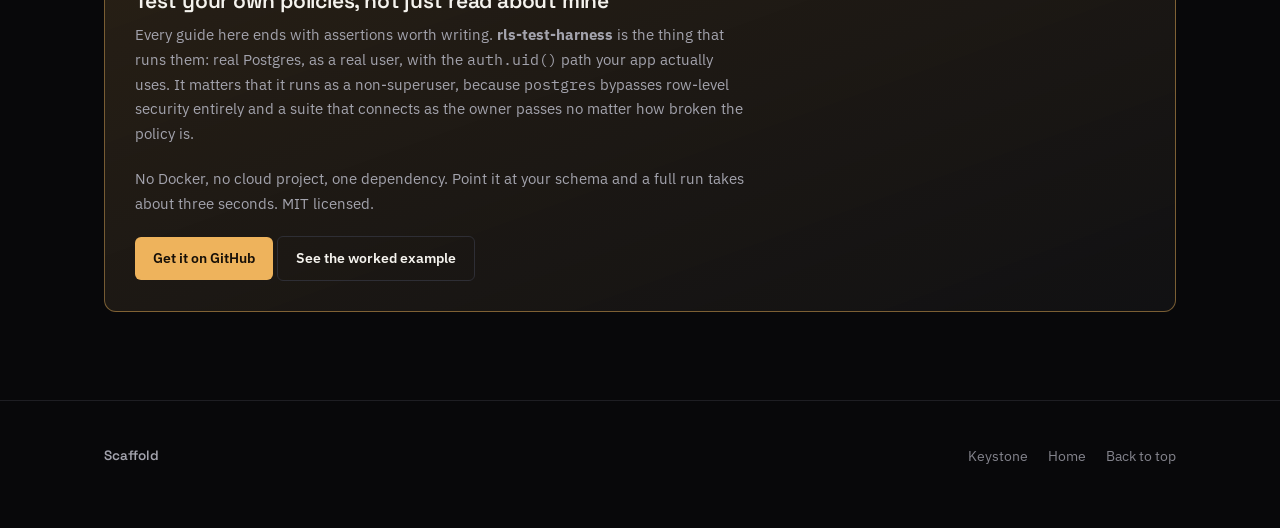
==== commit 41d5f386: "Disclose AI assistance on the guides The guides were positioned as personal expertise while being AI" ====
--- a/guides/index.html
+++ b/guides/index.html
@@ -61,6 +61,12 @@
       application bug can't route around. Its failure modes are quiet, though: a policy that
       is subtly too permissive looks exactly like a correct one, right up until someone reads
       another tenant's data. These are the ones worth knowing about.
+    </p>
+    <p class="hero-note reveal">
+      Written with AI assistance, from real audits of a real codebase. Every policy and
+      test in these guides was run against real Postgres before publishing, and the
+      harness that runs them is
+      <a href="https://github.com/Ashtonyz/rls-test-harness">free and open source</a>.
     </p>
   </div>
 </section>
--- a/assets/guides.css
+++ b/assets/guides.css
@@ -82,6 +82,30 @@
   font-family:'IBM Plex Mono', monospace;
   font-size:12px;
   color:var(--text-faint);
+}
+
+/* Sits under the guides-index standfirst. Smaller and dimmer than .hero-sub so
+   it reads as a note about the guides rather than part of the pitch. */
+.hero-note{
+  margin-top:18px;
+  /* Explicit: this sits inside the hero, which sets monospace. */
+  font-family:'IBM Plex Sans', -apple-system, sans-serif;
+  max-width:62ch;
+  font-size:13.5px;
+  line-height:1.6;
+  color:var(--text-faint);
+}
+.hero-note a{ color:var(--text-dim); }
+
+.byline-note{
+  display:block;
+  margin-top:9px;
+  /* Explicit, not inherit: the parent .article-byline is monospace, and three
+     lines of 12.5px mono reads heavier than a footnote should. */
+  font-family:'IBM Plex Sans', -apple-system, sans-serif;
+  font-size:12.5px;
+  line-height:1.55;
+  max-width:60ch;
 }
 
 /* Long-form body. Measure is the point — ~68ch keeps lines readable. */
